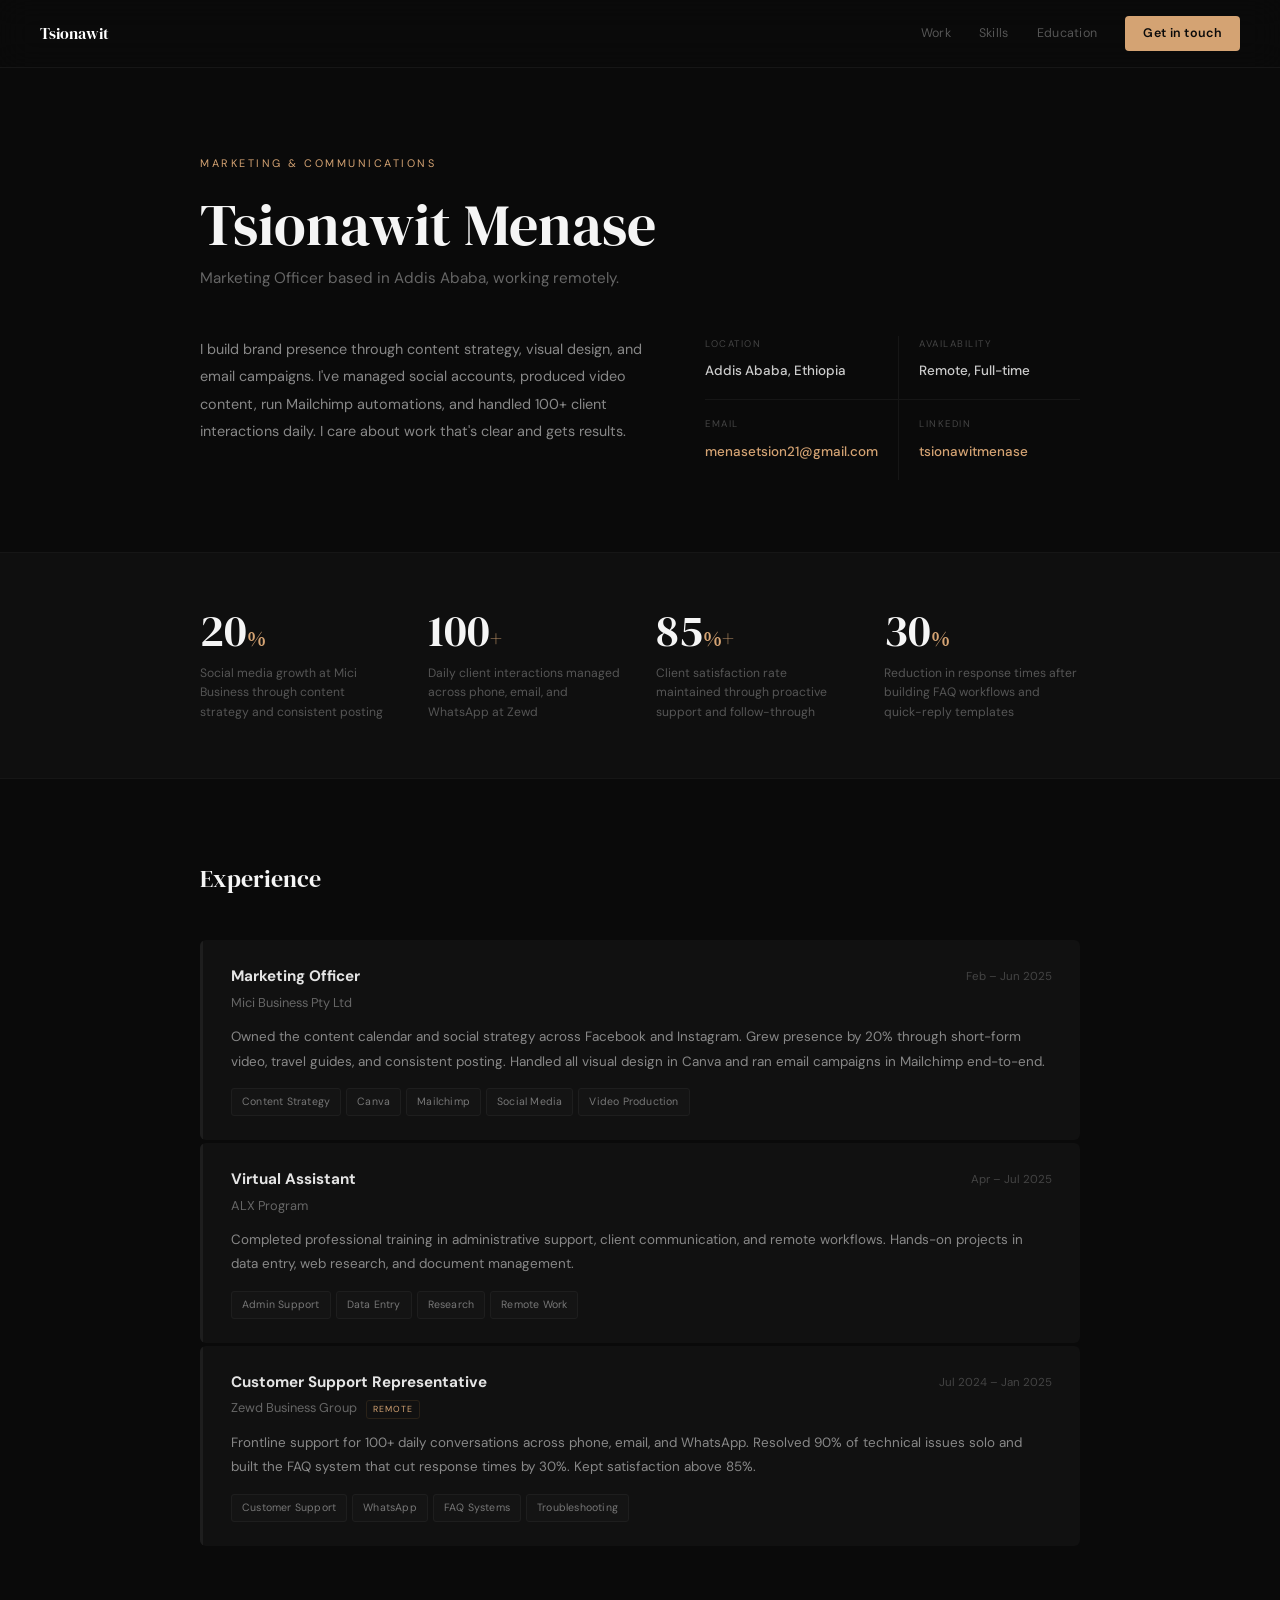
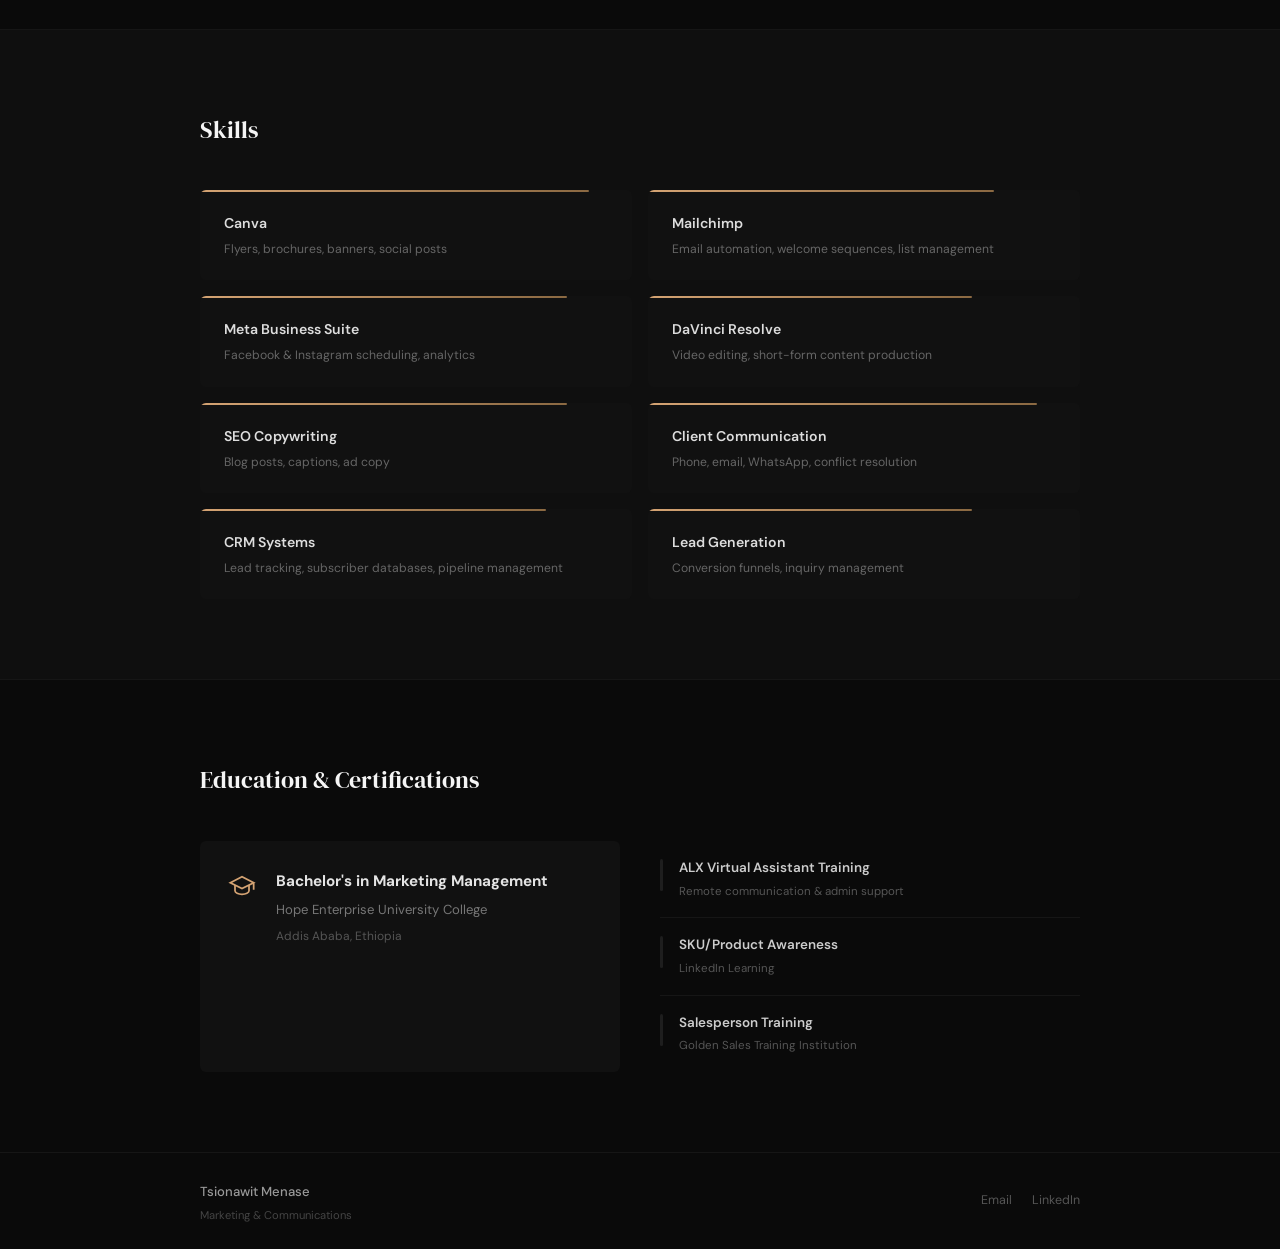
==== teach/index.html @ eb967919 "add Digital Marketing Specialist landing, move tutoring portfolio to /teach Root index becomes edito" ====
<!DOCTYPE html>
<html lang="en">
<head>
    <meta charset="UTF-8">
    <meta name="viewport" content="width=device-width, initial-scale=1.0">
    <title>Tsionawit Menase</title>
    <link rel="stylesheet" href="style.css">
    <link rel="preconnect" href="https://fonts.googleapis.com">
    <link rel="preconnect" href="https://fonts.gstatic.com" crossorigin>
    <link href="https://fonts.googleapis.com/css2?family=DM+Sans:ital,wght@0,400;0,500;0,700;1,400&family=DM+Serif+Display&display=swap" rel="stylesheet">
</head>
<body>

<nav>
    <a href="../" class="logo">Tsionawit</a>
    <div class="nav-right">
        <a href="#work">Work</a>
        <a href="#skills">Skills</a>
        <a href="#education">Education</a>
        <a href="mailto:menasetsion21@gmail.com" class="cta">Get in touch</a>
    </div>
    <button class="burger" onclick="this.classList.toggle('on');document.querySelector('.nav-right').classList.toggle('show')">
        <span></span><span></span>
    </button>
</nav>

<section class="hero">
    <div class="hero-inner">
        <span class="eyebrow">Marketing &amp; Communications</span>
        <h1>Tsionawit Menase</h1>
        <p class="hero-sub">Marketing Officer based in Addis Ababa, working remotely.</p>

        <div class="hero-grid">
            <div class="hero-about">
                <p>I build brand presence through content strategy, visual design, and email campaigns. I've managed social accounts, produced video content, run Mailchimp automations, and handled 100+ client interactions daily. I care about work that's clear and gets results.</p>
            </div>
            <div class="hero-details">
                <div class="detail">
                    <span class="detail-label">Location</span>
                    <span class="detail-val">Addis Ababa, Ethiopia</span>
                </div>
                <div class="detail">
                    <span class="detail-label">Availability</span>
                    <span class="detail-val">Remote, Full-time</span>
                </div>
                <div class="detail">
                    <span class="detail-label">Email</span>
                    <a href="mailto:menasetsion21@gmail.com" class="detail-val detail-link">menasetsion21@gmail.com</a>
                </div>
                <div class="detail">
                    <span class="detail-label">LinkedIn</span>
                    <a href="https://www.linkedin.com/in/tsionawitmenase/" target="_blank" rel="noopener" class="detail-val detail-link">tsionawitmenase</a>
                </div>
            </div>
        </div>
    </div>
</section>

<section class="numbers">
    <div class="numbers-inner">
        <div class="num">
            <strong>20<span class="num-unit">%</span></strong>
            <p>Social media growth at Mici Business through content strategy and consistent posting</p>
        </div>
        <div class="num">
            <strong>100<span class="num-unit">+</span></strong>
            <p>Daily client interactions managed across phone, email, and WhatsApp at Zewd</p>
        </div>
        <div class="num">
            <strong>85<span class="num-unit">%+</span></strong>
            <p>Client satisfaction rate maintained through proactive support and follow-through</p>
        </div>
        <div class="num">
            <strong>30<span class="num-unit">%</span></strong>
            <p>Reduction in response times after building FAQ workflows and quick-reply templates</p>
        </div>
    </div>
</section>

<section class="work" id="work">
    <div class="wrap">
        <h2>Experience</h2>

        <article class="role">
            <div class="role-accent"></div>
            <div class="role-content">
                <div class="role-header">
                    <div>
                        <h3>Marketing Officer</h3>
                        <p class="where">Mici Business Pty Ltd</p>
                    </div>
                    <time>Feb &ndash; Jun 2025</time>
                </div>
                <p class="role-desc">Owned the content calendar and social strategy across Facebook and Instagram. Grew presence by 20% through short-form video, travel guides, and consistent posting. Handled all visual design in Canva and ran email campaigns in Mailchimp end-to-end.</p>
                <div class="role-pills">
                    <span>Content Strategy</span>
                    <span>Canva</span>
                    <span>Mailchimp</span>
                    <span>Social Media</span>
                    <span>Video Production</span>
                </div>
            </div>
        </article>

        <article class="role">
            <div class="role-accent"></div>
            <div class="role-content">
                <div class="role-header">
                    <div>
                        <h3>Virtual Assistant</h3>
                        <p class="where">ALX Program</p>
                    </div>
                    <time>Apr &ndash; Jul 2025</time>
                </div>
                <p class="role-desc">Completed professional training in administrative support, client communication, and remote workflows. Hands-on projects in data entry, web research, and document management.</p>
                <div class="role-pills">
                    <span>Admin Support</span>
                    <span>Data Entry</span>
                    <span>Research</span>
                    <span>Remote Work</span>
                </div>
            </div>
        </article>

        <article class="role">
            <div class="role-accent"></div>
            <div class="role-content">
                <div class="role-header">
                    <div>
                        <h3>Customer Support Representative</h3>
                        <p class="where">Zewd Business Group <span class="remote-tag">Remote</span></p>
                    </div>
                    <time>Jul 2024 &ndash; Jan 2025</time>
                </div>
                <p class="role-desc">Frontline support for 100+ daily conversations across phone, email, and WhatsApp. Resolved 90% of technical issues solo and built the FAQ system that cut response times by 30%. Kept satisfaction above 85%.</p>
                <div class="role-pills">
                    <span>Customer Support</span>
                    <span>WhatsApp</span>
                    <span>FAQ Systems</span>
                    <span>Troubleshooting</span>
                </div>
            </div>
        </article>
    </div>
</section>

<section class="skills" id="skills">
    <div class="wrap">
        <h2>Skills</h2>
        <div class="skills-grid">

            <div class="skill-card">
                <div class="skill-bar" style="--w:90%"></div>
                <h4>Canva</h4>
                <p>Flyers, brochures, banners, social posts</p>
            </div>
            <div class="skill-card">
                <div class="skill-bar" style="--w:80%"></div>
                <h4>Mailchimp</h4>
                <p>Email automation, welcome sequences, list management</p>
            </div>
            <div class="skill-card">
                <div class="skill-bar" style="--w:85%"></div>
                <h4>Meta Business Suite</h4>
                <p>Facebook &amp; Instagram scheduling, analytics</p>
            </div>
            <div class="skill-card">
                <div class="skill-bar" style="--w:75%"></div>
                <h4>DaVinci Resolve</h4>
                <p>Video editing, short-form content production</p>
            </div>
            <div class="skill-card">
                <div class="skill-bar" style="--w:85%"></div>
                <h4>SEO Copywriting</h4>
                <p>Blog posts, captions, ad copy</p>
            </div>
            <div class="skill-card">
                <div class="skill-bar" style="--w:90%"></div>
                <h4>Client Communication</h4>
                <p>Phone, email, WhatsApp, conflict resolution</p>
            </div>
            <div class="skill-card">
                <div class="skill-bar" style="--w:80%"></div>
                <h4>CRM Systems</h4>
                <p>Lead tracking, subscriber databases, pipeline management</p>
            </div>
            <div class="skill-card">
                <div class="skill-bar" style="--w:75%"></div>
                <h4>Lead Generation</h4>
                <p>Conversion funnels, inquiry management</p>
            </div>

        </div>
    </div>
</section>

<section class="education" id="education">
    <div class="wrap">
        <h2>Education &amp; Certifications</h2>

        <div class="edu-grid">
            <div class="edu-main">
                <div class="edu-icon">
                    <svg width="28" height="28" viewBox="0 0 24 24" fill="none" stroke="currentColor" stroke-width="1.5"><path d="M22 10v6M2 10l10-5 10 5-10 5z"/><path d="M6 12v5c0 1.66 2.69 3 6 3s6-1.34 6-3v-5"/></svg>
                </div>
                <div>
                    <h3>Bachelor's in Marketing Management</h3>
                    <p>Hope Enterprise University College</p>
                    <span>Addis Ababa, Ethiopia</span>
                </div>
            </div>

            <div class="certs">
                <div class="cert">
                    <div class="cert-line"></div>
                    <div>
                        <h4>ALX Virtual Assistant Training</h4>
                        <p>Remote communication &amp; admin support</p>
                    </div>
                </div>
                <div class="cert">
                    <div class="cert-line"></div>
                    <div>
                        <h4>SKU/Product Awareness</h4>
                        <p>LinkedIn Learning</p>
                    </div>
                </div>
                <div class="cert">
                    <div class="cert-line"></div>
                    <div>
                        <h4>Salesperson Training</h4>
                        <p>Golden Sales Training Institution</p>
                    </div>
                </div>
            </div>
        </div>
    </div>
</section>

<footer>
    <div class="footer-inner">
        <div class="footer-left">
            <span class="footer-name">Tsionawit Menase</span>
            <span class="footer-role">Marketing &amp; Communications</span>
        </div>
        <div class="footer-right">
            <a href="mailto:menasetsion21@gmail.com">Email</a>
            <a href="https://www.linkedin.com/in/tsionawitmenase/" target="_blank" rel="noopener">LinkedIn</a>
        </div>
    </div>
</footer>

</body>
</html>
---- teach/style.css ----
* { margin: 0; padding: 0; box-sizing: border-box; }

html { scroll-behavior: smooth; scroll-padding-top: 72px; }

body {
    font-family: 'DM Sans', sans-serif;
    background: #0a0a0a;
    color: #c8c8c8;
    line-height: 1.7;
    -webkit-font-smoothing: antialiased;
}

::selection { background: #d4a373; color: #0a0a0a; }
a { color: #d4a373; text-decoration: none; }
a:hover { color: #e2bb8a; }

.wrap {
    max-width: 960px;
    margin: 0 auto;
    padding: 0 40px;
}

/* ======================== NAV ======================== */
nav {
    position: sticky;
    top: 0;
    z-index: 100;
    display: flex;
    justify-content: space-between;
    align-items: center;
    padding: 16px 40px;
    background: rgba(10, 10, 10, 0.9);
    backdrop-filter: blur(16px);
    border-bottom: 1px solid #161616;
}

.logo {
    font-family: 'DM Serif Display', serif;
    font-size: 1rem;
    color: #fff;
}

.nav-right { display: flex; gap: 28px; align-items: center; }
.nav-right a { font-size: 0.78rem; color: #555; letter-spacing: 0.3px; transition: color 0.2s; }
.nav-right a:hover { color: #ccc; }

.cta {
    color: #0a0a0a !important;
    background: #d4a373;
    padding: 7px 18px;
    border-radius: 4px;
    font-weight: 600;
    font-size: 0.78rem !important;
    transition: background 0.2s;
}
.cta:hover { background: #e2bb8a; color: #0a0a0a !important; }

.burger { display: none; background: none; border: none; cursor: pointer; flex-direction: column; gap: 5px; padding: 4px; }
.burger span { display: block; width: 20px; height: 1.5px; background: #666; }

/* ======================== HERO ======================== */
.hero {
    padding: 80px 40px 72px;
    max-width: 960px;
    margin: 0 auto;
}

.eyebrow {
    display: inline-block;
    font-size: 0.68rem;
    letter-spacing: 2.5px;
    text-transform: uppercase;
    color: #d4a373;
    margin-bottom: 20px;
}

.hero h1 {
    font-family: 'DM Serif Display', serif;
    font-size: clamp(2.4rem, 5vw, 3.6rem);
    color: #f5f5f5;
    line-height: 1.1;
    font-weight: 400;
    margin-bottom: 10px;
}

.hero-sub {
    font-size: 0.95rem;
    color: #666;
    margin-bottom: 44px;
}

.hero-grid {
    display: grid;
    grid-template-columns: 1.2fr 1fr;
    gap: 56px;
}

.hero-about p {
    font-size: 0.9rem;
    color: #888;
    line-height: 1.9;
}

.hero-details {
    display: grid;
    grid-template-columns: 1fr 1fr;
    gap: 0;
}

.detail {
    padding: 16px 0;
    border-bottom: 1px solid #161616;
}

.detail:nth-child(odd) { padding-right: 20px; }
.detail:nth-child(even) { padding-left: 20px; border-left: 1px solid #161616; }
.detail:nth-child(1), .detail:nth-child(2) { padding-top: 0; }
.detail:nth-last-child(1), .detail:nth-last-child(2) { border-bottom: none; }

.detail-label {
    display: block;
    font-size: 0.6rem;
    text-transform: uppercase;
    letter-spacing: 1.5px;
    color: #444;
    margin-bottom: 4px;
}

.detail-val {
    font-size: 0.84rem;
    color: #ccc;
    font-weight: 500;
}

.detail-link { color: #d4a373; font-weight: 500; }

/* ======================== NUMBERS ======================== */
.numbers {
    background: #0f0f0f;
    border-top: 1px solid #161616;
    border-bottom: 1px solid #161616;
    padding: 56px 0;
}

.numbers-inner {
    max-width: 960px;
    margin: 0 auto;
    padding: 0 40px;
    display: grid;
    grid-template-columns: repeat(4, 1fr);
    gap: 32px;
}

.num strong {
    display: block;
    font-family: 'DM Serif Display', serif;
    font-size: 2.8rem;
    font-weight: 400;
    color: #f5f5f5;
    line-height: 1;
    margin-bottom: 10px;
}

.num-unit {
    font-size: 1.4rem;
    color: #d4a373;
}

.num p {
    font-size: 0.76rem;
    color: #555;
    line-height: 1.6;
}

/* ======================== WORK ======================== */
.work {
    padding: 80px 0;
}

.work h2, .skills h2, .education h2 {
    font-family: 'DM Serif Display', serif;
    font-size: 1.5rem;
    font-weight: 400;
    color: #f5f5f5;
    margin-bottom: 40px;
}

.role {
    display: flex;
    margin-bottom: 3px;
    border-radius: 6px;
    overflow: hidden;
    background: #111;
    transition: background 0.2s;
}

.role:hover { background: #141414; }

.role-accent {
    width: 3px;
    background: #1e1e1e;
    flex-shrink: 0;
    transition: background 0.3s;
}

.role:hover .role-accent { background: #d4a373; }

.role-content {
    padding: 24px 28px;
    flex: 1;
}

.role-header {
    display: flex;
    justify-content: space-between;
    align-items: flex-start;
    margin-bottom: 12px;
}

.role-header h3 {
    font-size: 0.95rem;
    font-weight: 700;
    color: #e4e4e4;
    margin-bottom: 2px;
}

.where {
    font-size: 0.8rem;
    color: #666;
}

.remote-tag {
    display: inline-block;
    font-size: 0.55rem;
    text-transform: uppercase;
    letter-spacing: 1px;
    color: #d4a373;
    border: 1px solid #2a2218;
    border-radius: 3px;
    padding: 1px 6px;
    margin-left: 6px;
    vertical-align: middle;
}

.role-header time {
    font-size: 0.72rem;
    color: #444;
    white-space: nowrap;
    padding-top: 3px;
}

.role-desc {
    font-size: 0.84rem;
    color: #888;
    line-height: 1.8;
    margin-bottom: 14px;
}

.role-pills { display: flex; flex-wrap: wrap; gap: 5px; }

.role-pills span {
    font-size: 0.66rem;
    color: #777;
    padding: 4px 10px;
    border: 1px solid #1e1e1e;
    border-radius: 3px;
    background: rgba(255,255,255,0.01);
    letter-spacing: 0.2px;
    transition: all 0.2s;
}

.role-pills span:hover {
    border-color: #d4a373;
    color: #d4a373;
}

/* ======================== SKILLS ======================== */
.skills {
    background: #0f0f0f;
    border-top: 1px solid #161616;
    padding: 80px 0;
}

.skills-grid {
    display: grid;
    grid-template-columns: 1fr 1fr;
    gap: 16px;
}

.skill-card {
    background: #111;
    border-radius: 6px;
    padding: 22px 24px;
    position: relative;
    overflow: hidden;
    transition: background 0.2s;
}

.skill-card:hover { background: #141414; }

.skill-bar {
    position: absolute;
    top: 0;
    left: 0;
    height: 2px;
    width: var(--w, 50%);
    background: linear-gradient(90deg, #d4a373, #8b6942);
    border-radius: 0 1px 1px 0;
}

.skill-card h4 {
    font-size: 0.88rem;
    font-weight: 600;
    color: #ddd;
    margin-bottom: 4px;
}

.skill-card p {
    font-size: 0.76rem;
    color: #666;
    line-height: 1.5;
}

/* ======================== EDUCATION ======================== */
.education {
    border-top: 1px solid #161616;
    padding: 80px 0;
}

.edu-grid {
    display: grid;
    grid-template-columns: 1fr 1fr;
    gap: 40px;
}

.edu-main {
    display: flex;
    gap: 20px;
    align-items: flex-start;
    background: #111;
    border-radius: 6px;
    padding: 28px;
}

.edu-icon {
    color: #d4a373;
    flex-shrink: 0;
    padding-top: 2px;
}

.edu-main h3 {
    font-size: 0.95rem;
    font-weight: 700;
    color: #e4e4e4;
    margin-bottom: 4px;
}

.edu-main p {
    font-size: 0.82rem;
    color: #777;
}

.edu-main span {
    font-size: 0.75rem;
    color: #555;
}

.certs {
    display: flex;
    flex-direction: column;
    gap: 0;
}

.cert {
    display: flex;
    align-items: flex-start;
    gap: 16px;
    padding: 16px 0;
    border-bottom: 1px solid #161616;
}

.cert:last-child { border-bottom: none; }

.cert-line {
    width: 3px;
    height: 32px;
    background: #1e1e1e;
    border-radius: 2px;
    flex-shrink: 0;
    margin-top: 2px;
    transition: background 0.2s;
}

.cert:hover .cert-line { background: #d4a373; }

.cert h4 {
    font-size: 0.84rem;
    font-weight: 600;
    color: #ccc;
    margin-bottom: 2px;
}

.cert p {
    font-size: 0.72rem;
    color: #555;
}

/* ======================== FOOTER ======================== */
footer {
    border-top: 1px solid #161616;
}

.footer-inner {
    max-width: 960px;
    margin: 0 auto;
    padding: 24px 40px;
    display: flex;
    justify-content: space-between;
    align-items: center;
}

.footer-name {
    font-size: 0.82rem;
    color: #999;
    font-weight: 500;
}

.footer-role {
    display: block;
    font-size: 0.7rem;
    color: #444;
    margin-top: 2px;
}

.footer-right { display: flex; gap: 20px; }
.footer-right a { font-size: 0.78rem; color: #555; }
.footer-right a:hover { color: #d4a373; }

/* ======================== MOBILE ======================== */
@media (max-width: 700px) {
    nav { padding: 14px 20px; }
    .nav-right {
        display: none; position: absolute; top: 52px; left: 0; right: 0;
        flex-direction: column; background: rgba(10,10,10,0.97); padding: 20px; gap: 14px;
        border-bottom: 1px solid #161616;
    }
    .nav-right.show { display: flex; }
    .burger { display: flex; }

    .hero { padding: 56px 20px 48px; }
    .hero h1 { font-size: 2rem; }
    .hero-grid { grid-template-columns: 1fr; gap: 32px; }
    .hero-details { grid-template-columns: 1fr; }
    .detail:nth-child(even) { padding-left: 0; border-left: none; }
    .detail:nth-child(odd) { padding-right: 0; }

    .numbers-inner { grid-template-columns: 1fr 1fr; }
    .num strong { font-size: 2rem; }

    .wrap { padding: 0 20px; }
    .work, .skills, .education { padding: 56px 0; }

    .role-header { flex-direction: column; gap: 4px; }
    .role-header time { padding-top: 0; }

    .skills-grid { grid-template-columns: 1fr; }
    .edu-grid { grid-template-columns: 1fr; }

    .footer-inner { flex-direction: column; gap: 12px; text-align: center; padding: 20px; }
}
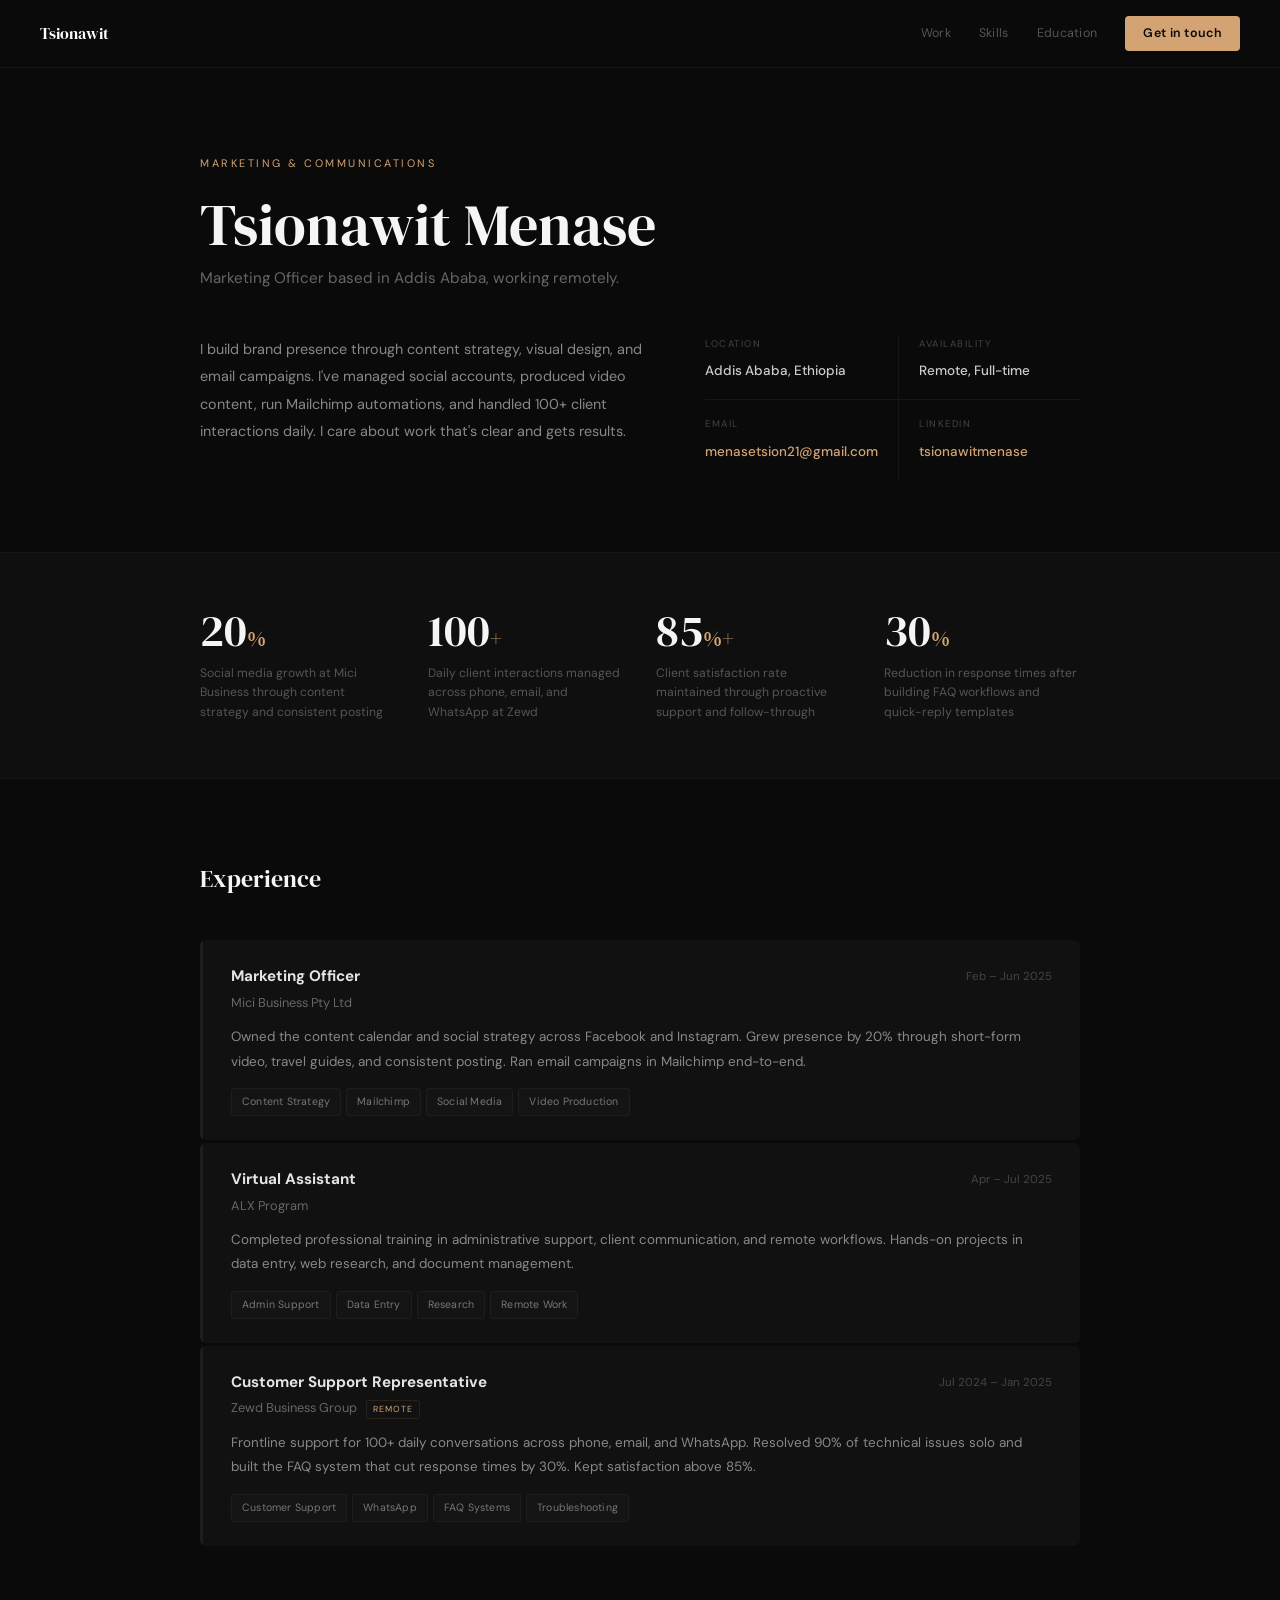
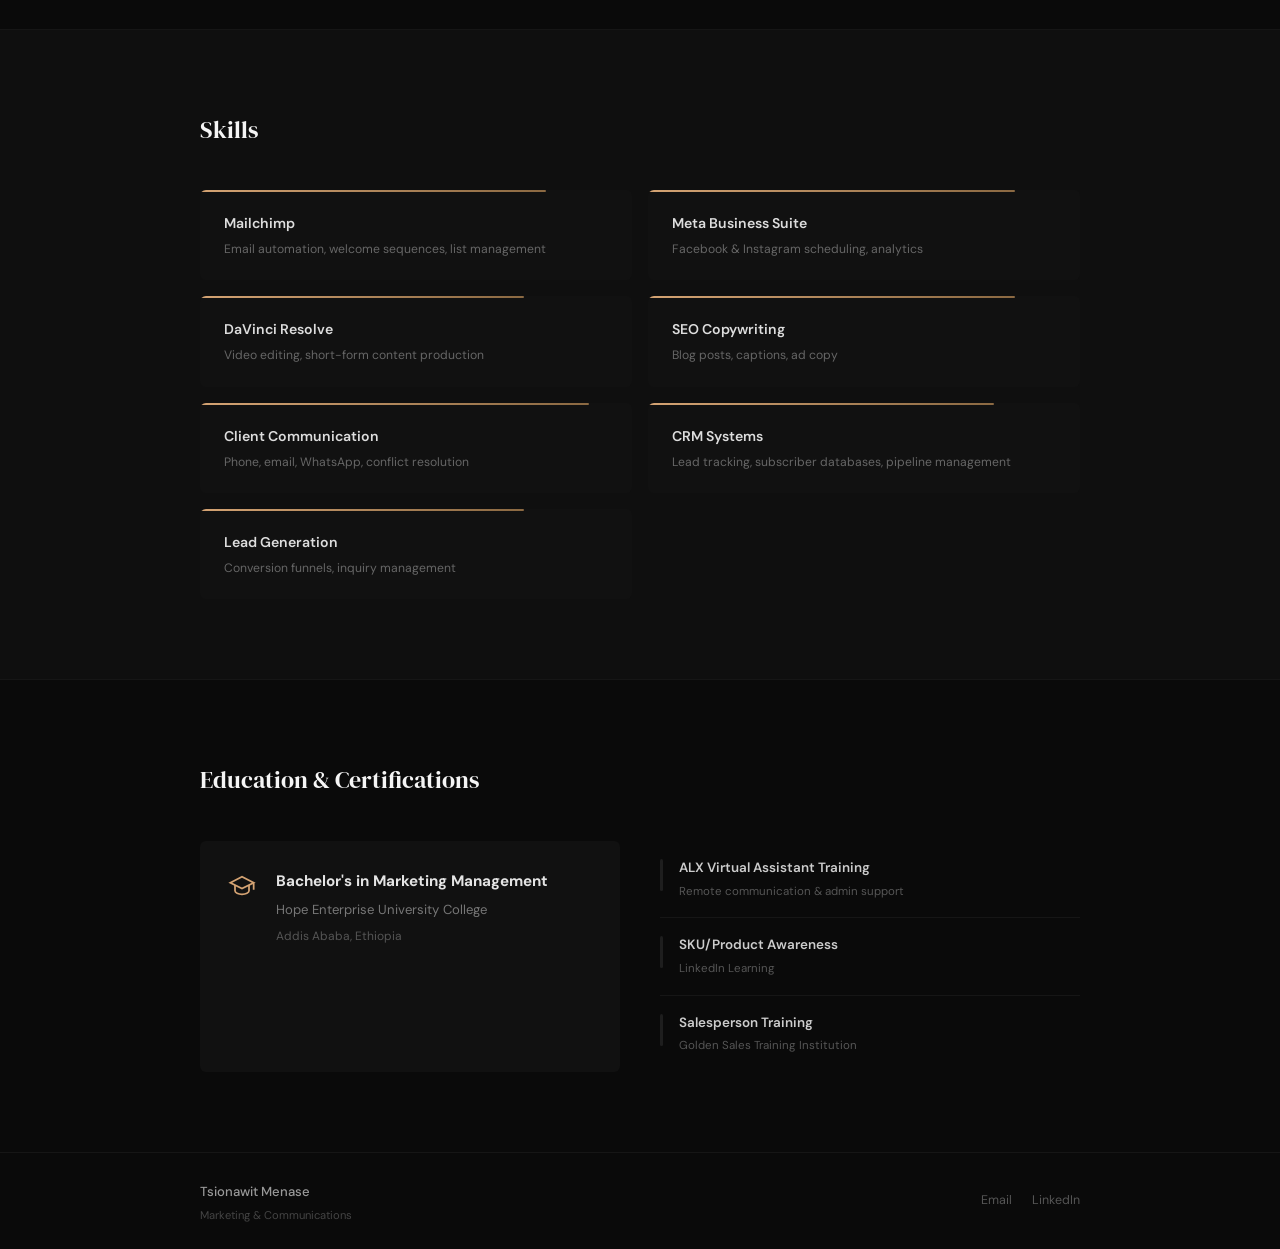
==== commit deaf9f24: "remove em dashes from copy, drop Canva references Em dashes replaced with context-appropriate punctu" ====
--- a/teach/index.html
+++ b/teach/index.html
@@ -91,10 +91,9 @@
                     </div>
                     <time>Feb &ndash; Jun 2025</time>
                 </div>
-                <p class="role-desc">Owned the content calendar and social strategy across Facebook and Instagram. Grew presence by 20% through short-form video, travel guides, and consistent posting. Handled all visual design in Canva and ran email campaigns in Mailchimp end-to-end.</p>
+                <p class="role-desc">Owned the content calendar and social strategy across Facebook and Instagram. Grew presence by 20% through short-form video, travel guides, and consistent posting. Ran email campaigns in Mailchimp end-to-end.</p>
                 <div class="role-pills">
                     <span>Content Strategy</span>
-                    <span>Canva</span>
                     <span>Mailchimp</span>
                     <span>Social Media</span>
                     <span>Video Production</span>
@@ -150,11 +149,6 @@
         <div class="skills-grid">
 
             <div class="skill-card">
-                <div class="skill-bar" style="--w:90%"></div>
-                <h4>Canva</h4>
-                <p>Flyers, brochures, banners, social posts</p>
-            </div>
-            <div class="skill-card">
                 <div class="skill-bar" style="--w:80%"></div>
                 <h4>Mailchimp</h4>
                 <p>Email automation, welcome sequences, list management</p>
